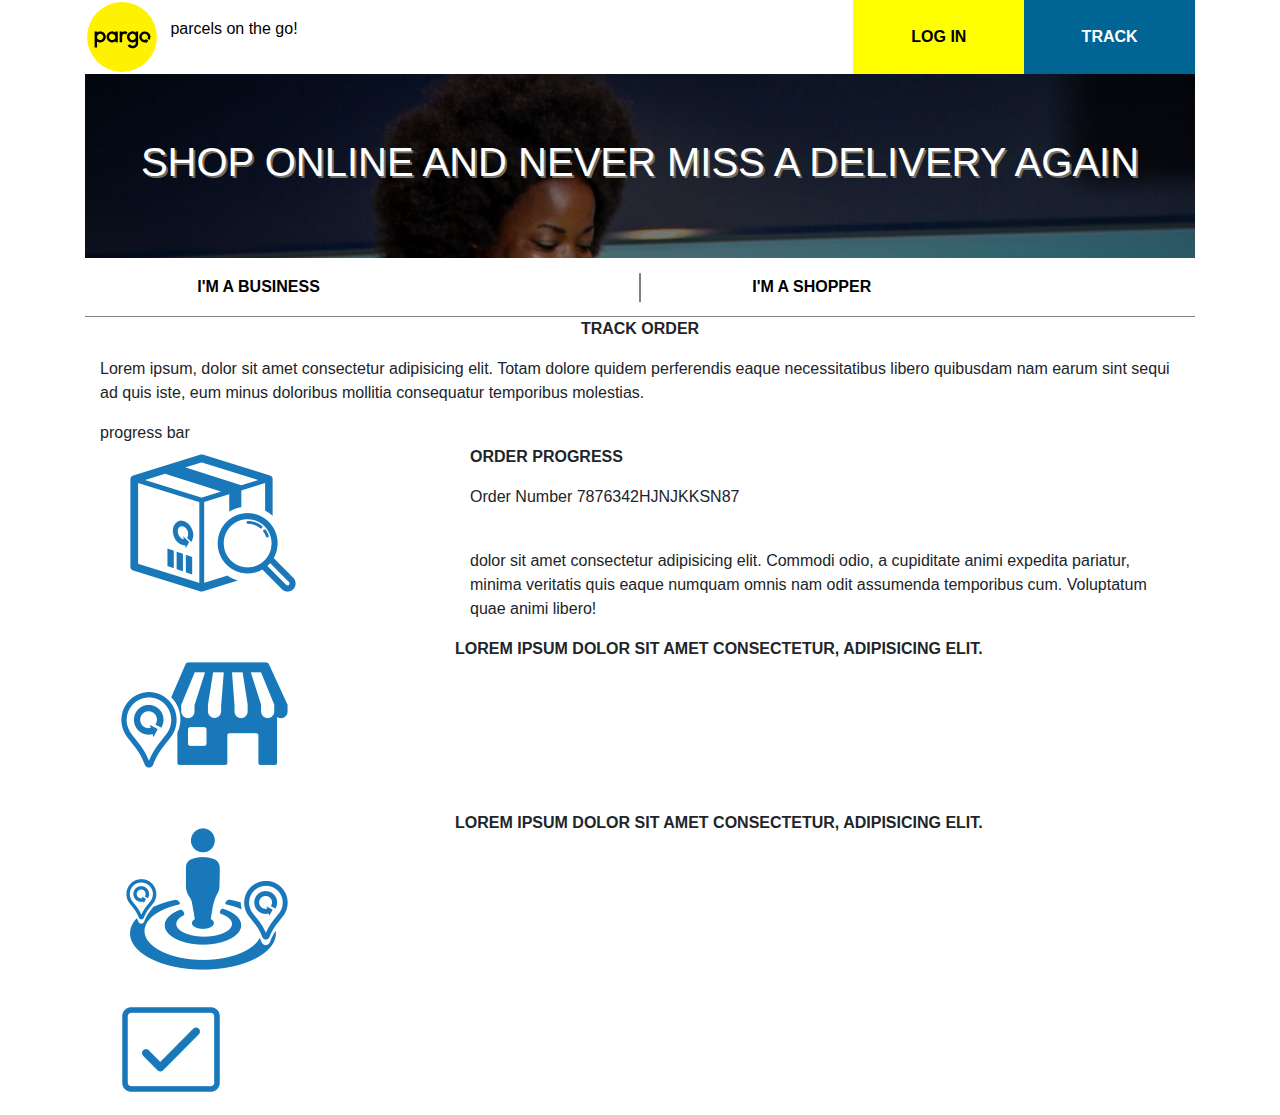
==== details.html @ 31c0a76a "details page content added" ====
<!DOCTYPE html>
<html>
<head>
    <meta charset="utf-8">
    <meta http-equiv="X-UA-Compatible" content="IE=edge">
    <title>details-screen</title>
    <meta name="viewport" content="width=device-width, initial-scale=1">
    <link href="https://fonts.googleapis.com/css?family=Muli:400,800" rel="stylesheet">
    <link rel="stylesheet" type="text/css" media="screen" href="css/main.css">
    <link rel="stylesheet" href="js/bootstrap/css/bootstrap.css">
    
</head>
<body> 
    <!-- beginning of container -->
    <div class="container">

        <!-- header section -->
        <header class="top-bar">

            <!-- Logo image -->
            <div class="logo">
                <img src="img/logo.svg" alt="logo">
            </div>

            <!-- slogan -->
            <div class="slogan">
                <p>parcels on the go!</p>
            </div>

            <!-- Login button -->
            <div class="login-btn">
                log in
            </div>

            <!-- Track button -->
            <div class="track-btn">
                track
            </div>
        </header>
        <!-- End of header section-->

        <!-- Banner -->
        <div class="details-banner">
            <h1> Shop online and never miss a delivery again</h1>
        </div>

        <!-- Tabs below banner -->
        <div class="base">
            <div class="grid">
                <div class="tabs">
                    <div>
                        <button type="button" id="show">I'm a business</button>
                    </div>
                    <div>
                        <button type="button" id="hide">I'm a shopper</button>
                    </div>
                </div>
            </div>
            <div class="line"></div>
        </div>
        <div class="container-fluid">
            <div class="row">
                <div class="col-12">
                    <p class="heading text-center">Track order</p>

                    <p>
                        Lorem ipsum, dolor sit amet consectetur adipisicing elit. Totam dolore quidem perferendis eaque necessitatibus libero quibusdam nam earum sint sequi ad quis iste, eum minus doloribus mollitia consequatur temporibus molestias.
                    </p>
                </div>
            </div>
            <div class="row">
                <div class="col-12">
                    progress bar
                </div>
            </div>
            <div class="row">
                <div class="col-4">
                    <img src="img/package.png" alt="package" class="images">
                </div>
                <div class="col-8">
                    <p class="heading">Order progress</p>
                    <p>Order Number 7876342HJNJKKSN87</p><br>
                    <p> dolor sit amet consectetur adipisicing elit. Commodi odio, a cupiditate animi expedita pariatur, minima veritatis quis eaque numquam omnis nam odit assumenda temporibus cum. Voluptatum quae animi libero!</p>
                </div>
            </div>
            <div class="row">
                <div class="col-4">
                    <img src="img/home.png" alt="home" class="images">
                </div>
                <div class="col8">
                    <p class="heading">Lorem ipsum dolor sit amet consectetur, adipisicing elit.</p>
                </div>
            </div>
            <div class="row">
                <div class="col-4">
                    <img src="img/current-location.png" alt="current-location" class="images">
                </div>
                <div class="col8">
                    <p class="heading">Lorem ipsum dolor sit amet consectetur, adipisicing elit.</p>
                </div>
            </div>
            <div class="row">
                <div class="col-4">
                    <img src="img/checkbox.png" alt="checkbox" class="images">
                </div>
                <div class="col8">
                    
                </div>
            </div>
        </div>


    </div>    

    <script src="https://cdnjs.cloudflare.com/ajax/libs/jquery/3.3.1/jquery.min.js"></script>
    <script src="js/main.js"></script>
</body>
</html>
---- css/main.css ----
* {
    box-sizing: border-box;
}

body {
    margin: 0 auto;
    font-family: 'Muli', sans-serif;
}

.container {
    display: block;
    position: relative;
    width: 50%;
    margin: 0 auto;
}

.top-bar {
    overflow: auto;
    display: grid;
    grid-template-columns: 1fr 8fr 2fr 2fr;
    color: black;
    background: #fff;
}

.logo {
    padding: 2px;
}

.top-bar img {
    height: 70px;
}

.slogan {
    display: flex !important;
    align-items: center !important;
}

.login-btn, .track-btn {
    display: flex !important;
    justify-content: center !important;
    align-items: center !important;
    text-transform: uppercase !important;
    font-weight: bold !important
}

.login-btn {
    font-size: 1em !important;
    background-color: yellow;
}

.track-btn {
    font-size: 1em !important;
    background-color: #006494;
    color: white;
}

.home-banner {
    background: linear-gradient(#b2cecf88, #b2cecf88), url('../img/background-image.jpg') no-repeat;
    background-size: cover;
    padding: 4em 1em;
    color: white;
    text-align: center;
    text-transform: uppercase !important;
    text-shadow: 2px 2px #706d62;
}

.details-banner {
    background: url('../img/background-image.jpg') no-repeat;
    background-size: cover;
    padding: 4em 1em;
    color: white;
    text-align: center;
    text-transform: uppercase !important;
    text-shadow: 2px 2px #706d62;
}

.base {
    position: relative;    
}

.line {
    position: absolute;
    top: 50%;
    left: 50%;
    transform: translate(-50%, -50%);
    background: gray;
    height: 50%;
    width: 2px;
}

.tabs {
    display: grid;
    grid-template-columns: 1fr 1fr;
    font-weight: bold;
    border-bottom: solid grey 1px;
    align-items: center !important;
}

.tabs > div {
    margin: 2px;
}

button {
    text-transform: uppercase !important;
    font-weight: bold;
    background-color: white;
    border: none;
    padding: 15px 20%;
    border-radius: 2px;
}

button:active {
    background-color: lightgray;
}

button:focus {
    background-color: lightgray;
}

.heading {
    text-transform: uppercase !important;
    font-weight: bold !important;
}


#shopper-content {
    width: 100%;
    margin: auto;
    padding: 50px;
}


#business-content {
    display:none;
    height: 100px;
    width: 100%;
    margin: auto;
    padding: 50px;
}


.animated {
    -webkit-animation-duration: 4s;
    animation-duration: 4s;
    -webkit-animation-fill-mode: both;
    animation-fill-mode: both;
 }
 
 @-webkit-keyframes fadeIn {
    0% {opacity: 0;}
    100% {opacity: 1;}
 }
 
 @keyframes fadeIn {
    0% {opacity: 0;}
    100% {opacity: 1;}
 }
 
 .fadeIn {
    -webkit-animation-name: fadeIn;
    animation-name: fadeIn;
 }


 .progress-bar1 {
    position: relative;
    height: 100px;
    width: 100px;
    margin:0 auto;
  }
   
  .progress-bar1 div {
    position: absolute;
    height: 100px;
    width: 100px;
    border-radius: 50%;
  }
   
  .progress-bar1 div span {
    position: absolute;
    font-family: Arial;
    font-size: 25px;
    line-height: 75px;
    height: 75px;
    width: 75px;
    left: 12.5px;
    top: 12.5px;
    text-align: center;
    border-radius: 50%;
    background-color: white;
  }
   
  .progress-bar1 .background { background-color: #b3cef6; }
   
  .progress-bar1 .rotate {
    clip: rect(0 50px 100px 0);
    background-color: lightgray;
  }
   
  .progress-bar1 .left {
    clip: rect(0 50px 100px 0);
    opacity: 1;
    background-color: lightgray;
  }
   
  .progress-bar1 .right {
    clip: rect(0 50px 100px 0);
    transform: rotate(180deg);
    opacity: 0;
    background-color: lightgray;
  }
   
  @keyframes
  toggle {  0% {
   opacity: 0;
  }
   100% {
   opacity: 1;
  }
  }
  
  .location-img {
      max-width: 100%;
  }

  .order-progress {
    display: grid;
    grid-template-columns: 1fr 1fr;
    width: 70%;
    padding: 10px;
    grid-gap: 5px !important;
  }

  .order-progress > div {
    background-color: #B2B5B1;
    padding:10px;
    border-radius: 4px;
  }

  .more-info {
    background-color: #006494 !important;
    color:white;
    height: 100% !important;
    width:100% !important;
    text-align: right !important;
    text-transform: uppercase;
    font-size: 2em !important;
    padding: 10px;
    font-weight: bold;
  }

  a {
      text-decoration: none !important;
      color:white !important;
  }

  .images {
      max-width: 100% !important;
  }

@media (max-width: 1000px) {
    .more-info {
        font-size: 1em !important;
        padding: 6px;
    }

    progress-bar1 {
        position: relative;
        height: 50px;
        width: 50px;
        margin:0 auto;
    }
       
      .progress-bar1 div {
        position: absolute;
        height:50px;
        width: 50px;
        border-radius: 50%;
    }
       
      .progress-bar1 div span {
        position: absolute;
        font-family: Arial;
        font-size: 12.5px;
        line-height: 37.5px;
        height: 37.5px;
        width: 37.5px;
        left: 6.25px;
        top: 6.25px;
        text-align: center;
        border-radius: 50%;
        background-color: white;
    }
       
      .progress-bar1 .background { background-color: #b3cef6; }
       
      .progress-bar1 .rotate {
        clip: rect(0 25px 50px 0);
        background-color: lightgray;
    }
       
      .progress-bar1 .left {
        clip: rect(0 25px 50px 0);
        opacity: 1;
        background-color: lightgray;
    }
       
      .progress-bar1 .right {
        clip: rect(0 25px 50px 0);
        transform: rotate(180deg);
        opacity: 0;
        background-color: lightgray;
    }
}

@media (max-width: 600px) {
    .container {
        width: 100% !important;
        margin: 0 !important;
        padding: auto 0 !important;
    }

    #shopper-content {
        width: 100%;
        margin: auto;
        padding: 50px 0px;
    }
}

/* 
Normal bar
  
#progress {
    width: 100%;
    background-color: grey;
    border-radius: 2em;
}
  
#bar {
    width: 0%;
    height: 30px;
    background-color: rgba(62, 131, 177, 0.87);
    border-radius: 2em;
} */
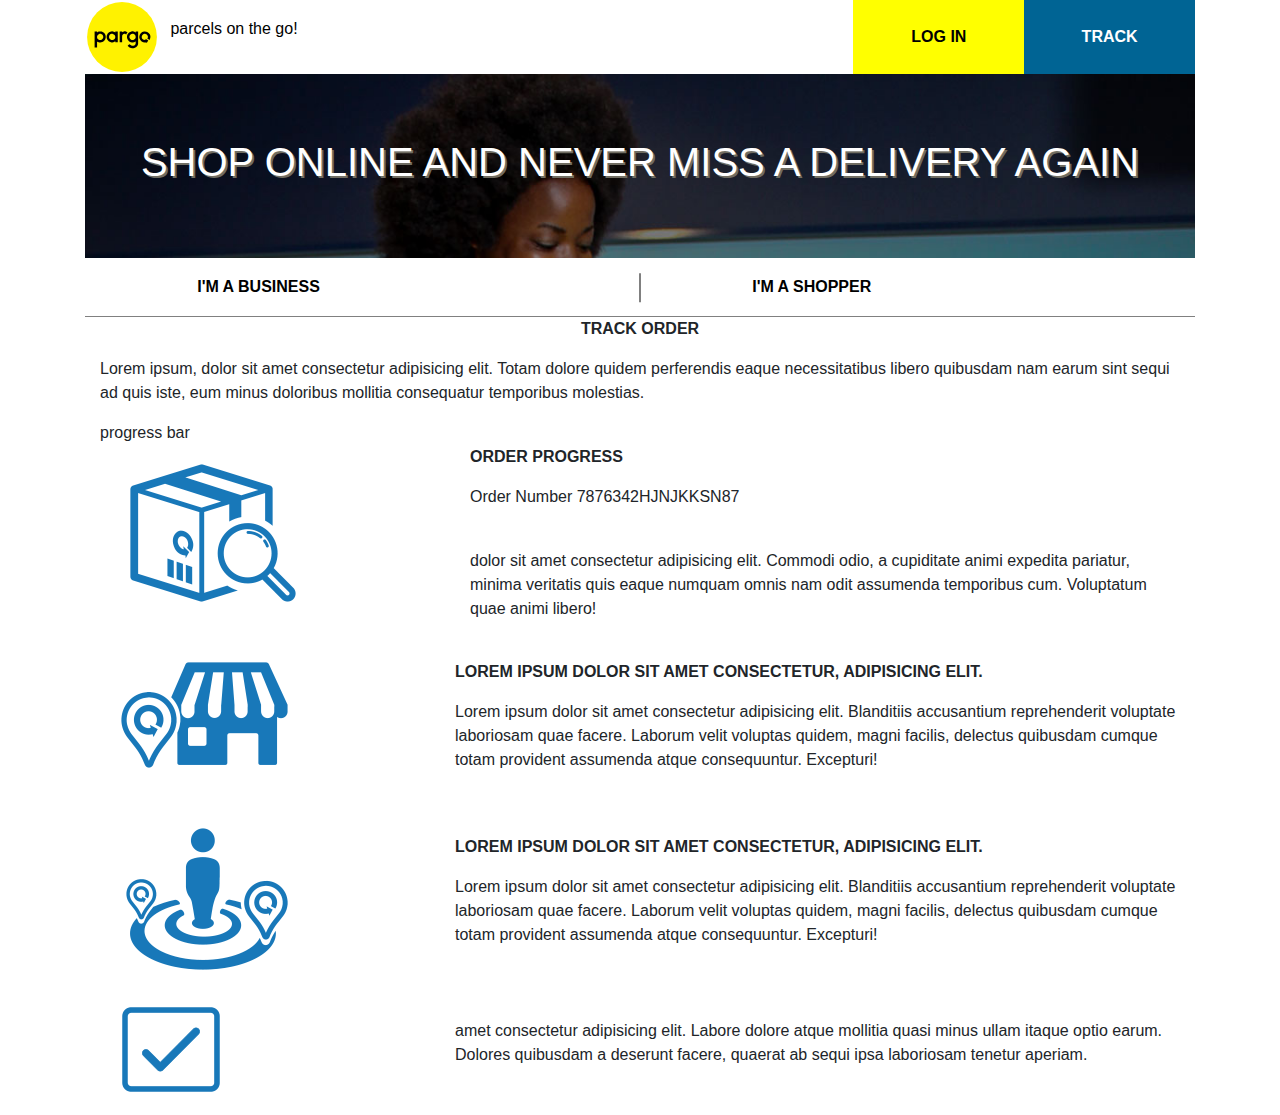
==== commit a3805a34: "adjustments made to details file" ====
--- a/details.html
+++ b/details.html
@@ -68,12 +68,12 @@
                     </p>
                 </div>
             </div>
-            <div class="row">
+            <div class="row align-items-center">
                 <div class="col-12">
                     progress bar
                 </div>
             </div>
-            <div class="row">
+            <div class="row align-items-center nowrap">
                 <div class="col-4">
                     <img src="img/package.png" alt="package" class="images">
                 </div>
@@ -83,28 +83,30 @@
                     <p> dolor sit amet consectetur adipisicing elit. Commodi odio, a cupiditate animi expedita pariatur, minima veritatis quis eaque numquam omnis nam odit assumenda temporibus cum. Voluptatum quae animi libero!</p>
                 </div>
             </div>
-            <div class="row">
+            <div class="row align-items-center nowrap">
                 <div class="col-4">
                     <img src="img/home.png" alt="home" class="images">
                 </div>
                 <div class="col8">
                     <p class="heading">Lorem ipsum dolor sit amet consectetur, adipisicing elit.</p>
+                    <p>Lorem ipsum dolor sit amet consectetur adipisicing elit. Blanditiis accusantium reprehenderit voluptate laboriosam quae facere. Laborum velit voluptas quidem, magni facilis, delectus quibusdam cumque totam provident assumenda atque consequuntur. Excepturi!</p>
                 </div>
             </div>
-            <div class="row">
+            <div class="row align-items-center nowrap">
                 <div class="col-4">
                     <img src="img/current-location.png" alt="current-location" class="images">
                 </div>
                 <div class="col8">
                     <p class="heading">Lorem ipsum dolor sit amet consectetur, adipisicing elit.</p>
+                    <p>Lorem ipsum dolor sit amet consectetur adipisicing elit. Blanditiis accusantium reprehenderit voluptate laboriosam quae facere. Laborum velit voluptas quidem, magni facilis, delectus quibusdam cumque totam provident assumenda atque consequuntur. Excepturi!</p>
                 </div>
             </div>
-            <div class="row">
+            <div class="row align-items-center nowrap">
                 <div class="col-4">
                     <img src="img/checkbox.png" alt="checkbox" class="images">
                 </div>
                 <div class="col8">
-                    
+                    <p>amet consectetur adipisicing elit. Labore dolore atque mollitia quasi minus ullam itaque optio earum. Dolores quibusdam a deserunt facere, quaerat ab sequi ipsa laboriosam tenetur aperiam.</p>
                 </div>
             </div>
         </div>
--- a/css/main.css
+++ b/css/main.css
@@ -258,6 +258,10 @@
       max-width: 100% !important;
   }
 
+  .nowrap {
+      flex-wrap: nowrap !important;
+  }
+
 @media (max-width: 1000px) {
     .more-info {
         font-size: 1em !important;
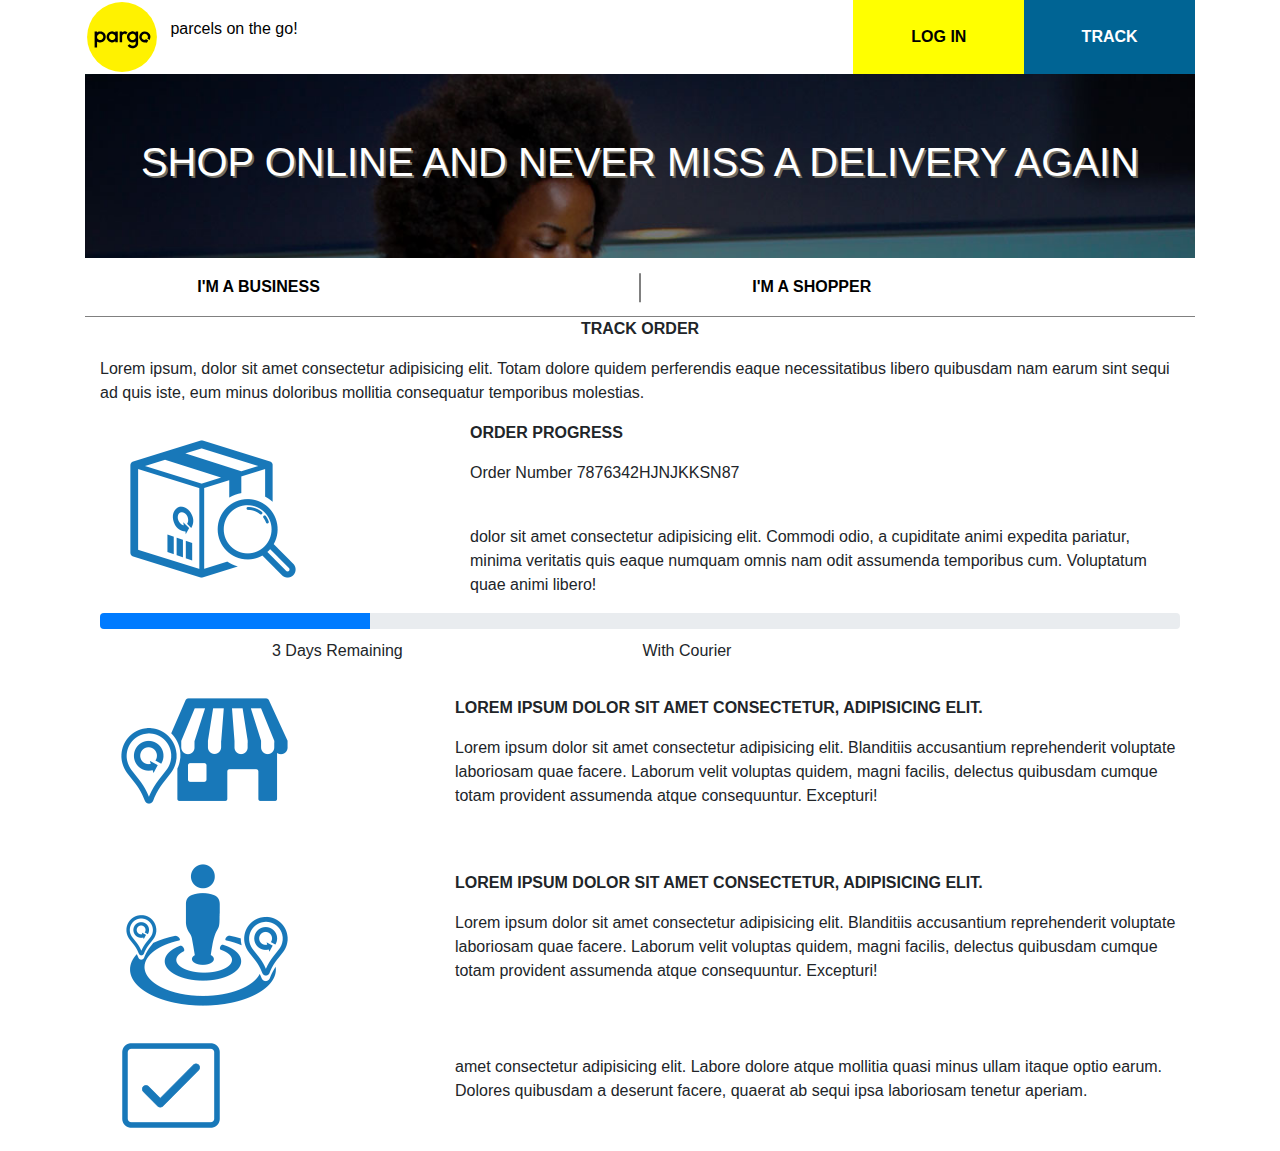
==== commit e2e12976: "progress bar added to details screen" ====
--- a/details.html
+++ b/details.html
@@ -68,11 +68,6 @@
                     </p>
                 </div>
             </div>
-            <div class="row align-items-center">
-                <div class="col-12">
-                    progress bar
-                </div>
-            </div>
             <div class="row align-items-center nowrap">
                 <div class="col-4">
                     <img src="img/package.png" alt="package" class="images">
@@ -81,6 +76,17 @@
                     <p class="heading">Order progress</p>
                     <p>Order Number 7876342HJNJKKSN87</p><br>
                     <p> dolor sit amet consectetur adipisicing elit. Commodi odio, a cupiditate animi expedita pariatur, minima veritatis quis eaque numquam omnis nam odit assumenda temporibus cum. Voluptatum quae animi libero!</p>
+                </div>
+            </div>
+            <div class="row align-items-center">
+                <div class="col-12">
+                    <div class="progress">
+                        <div class="progress-bar" role="progressbar" style="width: 25%" aria-valuenow="26" aria-valuemin="0" aria-valuemax="100"></div>
+                    </div>
+                    <div class="order">
+                        <div>3 Days Remaining</div>
+                        <div>With Courier</div>
+                    </div>
                 </div>
             </div>
             <div class="row align-items-center nowrap">
--- a/css/main.css
+++ b/css/main.css
@@ -237,6 +237,15 @@
     border-radius: 4px;
   }
 
+  .order {
+    display: grid;
+    grid-template-columns: 1fr 1fr;
+    width: 70%;
+    margin: 0 auto;
+    padding: 10px;
+    grid-gap: 5px !important;
+  }
+
   .more-info {
     background-color: #006494 !important;
     color:white;
